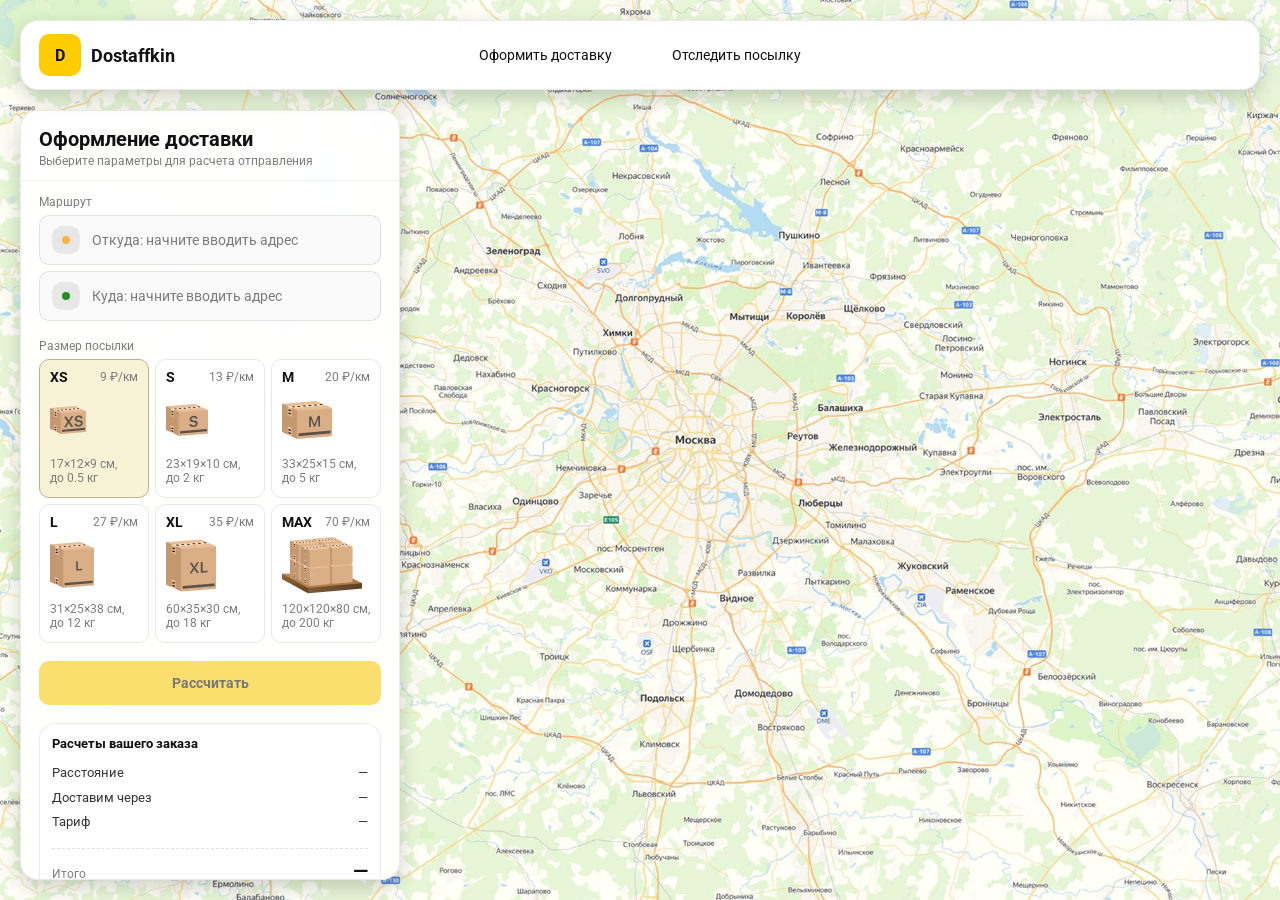
==== order.html @ 7763e689 "lesson 3" ====
<!doctype html>
<html lang="ru">

<head>
    <meta charset="utf-8" />
    <meta name="viewport" content="width=device-width,initial-scale=1,maximum-scale=1,user-scalable=0" />
    <title>Оформление доставки</title>

    <link rel="stylesheet" href="styles/base.css" />
    <link rel="stylesheet" href="styles/base_adaptive.css" />

    <link rel="stylesheet" href="styles/order.css" />
    <link rel="stylesheet" href="styles/order_adaptive.css" />
</head>

<body>
    <div id="map">


    </div>
    <header class="header">
        <a class="header-brand" href="./index.html">
            <div class="header-logo">D</div>
            <div class="header-title">Dostaffkin</div>
        </a>
        <nav class="header-menu">
            <a class="header-link" href="#">Оформить <span>доставку</span></a>
            <a class="header-link" href="./track.html">Отследить <span>посылку</span></a>
        </nav>
    </header>
    <aside class="main" id="sidebar">
        <div class="main-header">
            <div class="main-title">Оформление доставки</div>
            <div class="main-text">Выберите параметры для расчета отправления</div>
        </div>
        <div class="main-content">
            <div class="main-route">
                <div class="main-block-title">Маршрут</div>
                <div class="main-fields">
                    <div class="main-field" id="fromField">
                        <div class="main-pin"></div>
                        <input id="from" placeholder="Откуда: начните вводить адрес" autocomplete="off" />
                        <div class="main-ac" id="fromAc" role="listbox" aria-label="Подсказки адресов"></div>
                    </div>

                    <div class="main-field" id="toField">
                        <div class="main-pin"></div>
                        <input id="to" placeholder="Куда: начните вводить адрес" autocomplete="off" />
                        <div class="main-ac" id="toAc" role="listbox" aria-label="Подсказки адресов"></div>
                    </div>
                </div>
            </div>
            <div class="main-package">
                <div class="main-block-title">Размер посылки</div>

                <div class="main-sizes">
                    <div class="main-size-card is-active" data-value="xs">
                        <div class="main-size-top">
                            <div class="main-size-label">XS</div>
                            <div class="main-size-rate">9 ₽/км</div>
                        </div>
                        <div class="main-size-media">
                            <img src="images/sizes/xs.png" alt="Короб XS" />
                        </div>
                        <div class="main-size-description">17×12×9 см,<br>до 0.5 кг</div>
                    </div>

                    <div class="main-size-card" data-value="s">
                        <div class="main-size-top">
                            <div class="main-size-label">S</div>
                            <div class="main-size-rate">13 ₽/км</div>
                        </div>
                        <div class="main-size-media">
                            <img src="images/sizes/s.png" alt="Короб S" />
                        </div>
                        <div class="main-size-description">23×19×10 см,<br>до 2 кг</div>
                    </div>

                    <div class="main-size-card" data-value="m">
                        <div class="main-size-top">
                            <div class="main-size-label">M</div>
                            <div class="main-size-rate">20 ₽/км</div>
                        </div>
                        <div class="main-size-media">
                            <img src="images/sizes/m.png" alt="Короб M" />
                        </div>
                        <div class="main-size-description">33×25×15 см,<br>до 5 кг</div>
                    </div>

                    <div class="main-size-card" data-value="l">
                        <div class="main-size-top">
                            <div class="main-size-label">L</div>
                            <div class="main-size-rate">27 ₽/км</div>
                        </div>
                        <div class="main-size-media">
                            <img src="images/sizes/l.png" alt="Короб L" />
                        </div>
                        <div class="main-size-description">31×25×38 см,<br>до 12 кг</div>
                    </div>

                    <div class="main-size-card" data-value="xl">
                        <div class="main-size-top">
                            <div class="main-size-label">XL</div>
                            <div class="main-size-rate">35 ₽/км</div>
                        </div>
                        <div class="main-size-media">
                            <img src="images/sizes/xl.png" alt="Короб XL" />
                        </div>
                        <div class="main-size-description">60×35×30 см,<br>до 18 кг</div>
                    </div>

                    <div class="main-size-card" data-value="max">
                        <div class="main-size-top">
                            <div class="main-size-label">MAX</div>
                            <div class="main-size-rate">70 ₽/км</div>
                        </div>
                        <div class="main-size-media main-size-media-palleta">
                            <img src="images/sizes/max.png" alt="Паллета" />
                        </div>
                        <div class="main-size-description">120×120×80 см,<br>до 200 кг</div>
                    </div>
                </div>
            </div>



            <div class="main-calculate-block">
                <button id="calc" class="button calculate-button" type="button" disabled>Рассчитать</button>
            </div>

            <div class="main-result" id="result">
                <div class="main-result-title">Расчеты вашего заказа</div>
                <div class="main-result-lines">
                    <div class="main-result-line"><span>Расстояние</span><span id="distanceValue">—</span></div>
                    <div class="main-result-line"><span>Доставим через</span><span id="durationValue">—</span></div>
                    <div class="main-result-line"><span>Тариф</span><span id="rateValue">—</span></div>
                </div>
                <div class="main-price">
                    <div class="main-price-label">Итого</div>
                    <div class="main-price-value" id="totalValue">—</div>
                </div>
            </div>
<div class="main-order-box">
    <div class="main-order-form" id="orderForm">
        <div class="main-order-title">Оформление доставки</div>
        <div class="main-block-info-row">
            <div class="main-block-title">Контакты</div>
            <div class="order-fields">
                <div class="main-field">
                    <input id="customerName" placeholder="Ваше имя" autocomplete="off"/>
                </div>
                <div class="main-field">
                    <input id="customerPhone" placeholder="Ваш телефон" autocomplete="off" inputmode="tel"/>
                </div>
            </div>
        </div>
        <div class="main-block-info-row extra-info">
            <div class="main-block-title">Дополнительная информация</div>
            <div class="main-field textarea">
                <textarea id="comment" placeholder="Детали доставки и комментарии"></textarea>
            </div>
        </div>
        <button id="submit" class="button main-submit-request" type="button" disabled>Отправить
            заявку
        </button>
    </div>

    <div class="main-order-success" id="orderSuccess">
        <div class="main-success-icon">✓</div>
        <div class="main-success-title">Заявка отправлена!</div>
        <div class="main-success-title">Номер отправления – <span id="orderId"></span></div>
        <div class="main-success-subtitle">Мы скоро свяжемся с вами</div>
    </div>
</div>


        </div>


    </aside>

</body>

</html>
---- styles/base.css ----
*, *::before, *::after {
    box-sizing: border-box;
}
@font-face {
    font-family: "Roboto";
    src: url("../fonts/Roboto-Regular.ttf");
    font-weight: normal;
}

@font-face {
    font-family: "Roboto";
    src: url("../fonts/Roboto-Bold.ttf");
    font-weight: bold;
}

@font-face {
    font-family: "Roboto";
    src: url("../fonts/Roboto-Medium.ttf");
    font-weight: 500;
}
html, body {
    margin: 0;
    color: #111111;
    font-family: "Roboto", sans-serif;
}

body {
    background: #FDFDFD;
}
.header {
    border-radius: 18px;
    box-shadow: 0 7px 20px 0 #0000002E;
    backdrop-filter: blur(10px);
    background: #ffffff;
    left: 20px;
    border: 1px solid rgba(0, 0, 0, 0.08);
    position: fixed;
    right: 20px;
    top: 20px;
    padding: 14px 18px;
    height: 70px;
    display: flex;
    align-items: center;
    z-index: 6;
}
.header-brand {
    display: flex;
    align-items: center;
    text-decoration: none;
    gap: 10px;
}

.header-logo {
    width: 42px;
    height: 42px;
    border-radius: 10px;
    background: #FFCC00;
    display: grid;
    place-items: center;
    font-weight: bold;
    color: #111;
}

.header-title {
    font-size: 18px;
    font-weight: bold;
    color: #111111;
    text-decoration: none;
}
.header-menu {
    display: flex;
    align-items: center;
    gap: 60px;
    margin: 0;
    position: absolute;
    left: 50%;
    transform: translateX(-50%);
}

.header-link {
    font-size: 14px;
    color: #111111;
    text-decoration: none;
}
.button {
    border: 0;
    outline: none;
    height: 44px;
    border-radius: 10px;
    font-size: 14px;
    font-weight: bold;
    cursor: pointer;
    font-family: inherit;
    transition: transform .08s ease, opacity .12s ease;
    background: #DC6133;
    color: #111111;
    text-align: center;
    text-decoration: none;
}

.button:hover {
    background-color: #E5BC19;
}

.button:disabled {
    cursor: not-allowed;
    background-color: #FADE6E;
    color: #787878;
    transform: none;
}

.button.button-white {
    background: #ffffff;
    border: 1px solid #111111;
}

.button.button-white:hover {
    background: rgb(241 241 241);
}
.main-field {
    display: flex;
    align-items: center;
    margin-top: 6px;
    gap: 10px;
    border: 1px solid #1111111A;
    background: #FAFAFA;
    border-radius: 10px;
    padding: 10px 12px;
    position: relative;
    box-sizing: border-box;
    height: 50px;
}

.main-field.textarea {
    height: auto;
}

.main-pin {
    width: 28px;
    height: 28px;
    border-radius: 10px;
    background: rgba(17, 17, 17, 0.08);
    display: grid;
    place-items: center;
    flex: 0 0 auto;
    position: relative;
}

.main-pin::before {
    content: "";
    width: 8px;
    height: 8px;
    border-radius: 999px;
    background: orange;
    opacity: .75;
    display: block;
}

.main-field:last-child .main-pin::before {
    background: green;
    opacity: .85;
}

input, textarea {
    width: 100%;
    border: 0;
    outline: none;
    background: transparent;
    font-size: 14px;
    color: #111111;
    font-family: inherit;
}

textarea {
    resize: vertical;
    min-height: 72px;
    padding: 2px 0;
}

input::placeholder, textarea::placeholder {
    color: #7C7C7C;
}

.main-field:focus-within {
    border-color: rgba(0, 0, 0, 0.20);
    box-shadow: 0 0 0 4px rgba(255, 204, 0, 0.35);
    background: rgba(255, 255, 255, 0.75);
}
---- styles/base_adaptive.css ----
@media (max-width: 767px) {
    .header {
        left: 10px;
        right: 10px;
        top: 10px;
    }

    .header-link span {
        display: none;
    }

    .header-menu {
        gap: 20px;
        justify-content: flex-start;
        margin: 0 0 0 30px;
        position: static;
        transform: none;
    }
}

@media (max-width: 420px) {
    .header-title {
        display: none;
    }
}

@media (max-width: 374px) {
    .header-menu {
        gap: 10px;
        margin: 0 0 0 10px;
    }
}
---- styles/order.css ----
#map {
    background-image: url("../images/order-bg.png");
    background-size: cover;
    position: fixed;
    inset: 0;
}
.main {
    border-radius: 18px;
    box-shadow: 0 7px 20px 0 #0000002E;
    backdrop-filter: blur(10px);
    background: rgba(255, 255, 255, 0.96);
    left: 20px;
    border: 1px solid rgba(0, 0, 0, 0.08);
    position: fixed;
    top: 110px;
    bottom: 20px;
    width: 380px;
    display: flex;
    flex-direction: column;
    overflow: hidden;
    z-index: 5;
}
.main-header {
    padding: 18px 18px 12px 18px;
    border-bottom: 1px solid rgba(0, 0, 0, 0.06);
    display: flex;
    flex-direction: column;
}

.main-title {
    font-size: 20px;
    line-height: 100%;
    font-weight: bold;
}

.main-text {
    font-size: 12px;
    margin-top: 5px;
    color: #7C7C7C;
}
.main-content {
    padding: 14px 18px 18px 18px;
    overflow: auto;
    scrollbar-width: none;
    display: flex;
    flex-direction: column;
    gap: 18px;
    flex: 1;
}
.main-block-title {
    font-size: 12px;
    color: #7C7C7C;
}

.main-route .main-block-title,
.main-package .main-block-title {
    margin-bottom: 6px;
}
.main-sizes {
    display: grid;
    gap: 6px;
    grid-template-columns: repeat(3, 1fr);
}

.main-size-card {
    border: 1px solid #E8E8E7;
    background: #FFFFFF;
    border-radius: 10px;
    padding: 10px;
    cursor: pointer;
    user-select: none;
    transition: transform .08s ease, border-color .12s ease, background .12s ease;
    min-height: 139px;
}

.main-size-card:hover {
    transform: translateY(-1px);
}

.main-size-card.is-active {
    background-color: #F8F2D6;
    border-color: #B7B196;
}

.main-size-top {
    display: flex;
    align-items: center;
    justify-content: space-between;
}

.main-size-label {
    font-weight: bold;
    font-size: 14px;
    color: #111111;
    line-height: 100%;
}

.main-size-rate {
    font-size: 12px;
    color: #7C7C7C;
    line-height: 100%;
}

.main-size-media {
    margin-top: 8px;
    height: 57px;
}

.main-size-description {
    margin-top: 8px;
    font-size: 12px;
    color: #7C7C7C;
    line-height: 1.2;
}
.calculate-button {
    width: 100%;
}

.main-result {
    border: 1px solid rgba(0, 0, 0, 0.08);
    background: rgba(255, 255, 255, 0.75);
    border-radius: 16px;
    padding: 12px;
    line-height: 1.25;
}

.main-result-title {
    font-weight: bold;
    font-size: 13px;
    color: #111111;
    margin-bottom: 13px;
}

.main-result-lines {
    gap: 8px;
    display: flex;
    flex-direction: column;
}

.main-result-line {
    font-size: 13px;
    color: rgba(17, 17, 17, 0.85);
    display: flex;
    justify-content: space-between;
}

.main-price {
    margin-top: 18px;
    padding-top: 10px;
    border-top: 1px dashed rgba(0, 0, 0, 0.12);
    display: flex;
    align-items: baseline;
    justify-content: space-between;
}

.main-price-label {
    font-size: 12px;
    color: rgba(17, 17, 17, 0.55);
}

.main-price-value {
    font-size: 20px;
    font-weight: bold;
    color: #111111;
    letter-spacing: -0.3px;
}
.main-order-box {
    background: #ffffff;
    border: 1px solid #E8E8E7;
    border-radius: 10px;
    padding: 12px;
}

.main-order-title {
    margin-bottom: 8px;
    font-weight: bold;
    font-size: 14px;
    color: #111111;
}

.main-block-info {
    display: flex;
    flex-direction: column;
    gap: 6px;
}

.order-fields {
    display: grid;
    grid-template-columns: 1fr 1fr;
    column-gap: 10px;
    margin-top: 6px;
}

.main-block-info-row.extra-info {
    display: block;
    margin-top: 13px;
}

.main-submit-request {
    width: 100%;
    margin-top: 6px;
}

.main-order-success {
    display: none;
    text-align: center;
    padding: 22px 12px;
    gap: 12px;
}

.main-order-success.is-visible {
    display: flex;
    flex-direction: column;
    align-items: center;
}

.main-success-icon {
    width: 56px;
    height: 56px;
    border-radius: 50%;
    background: #16a34a;
    color: #ffffff;
    display: grid;
    place-items: center;
    font-size: 30px;
}

.main-success-title {
    font-size: 14px;
    font-weight: bold;
    color: #111111;
}

.main-success-subtitle {
    font-size: 12px;
    color: rgba(17, 17, 17, 0.55);
    line-height: 1.3;
}
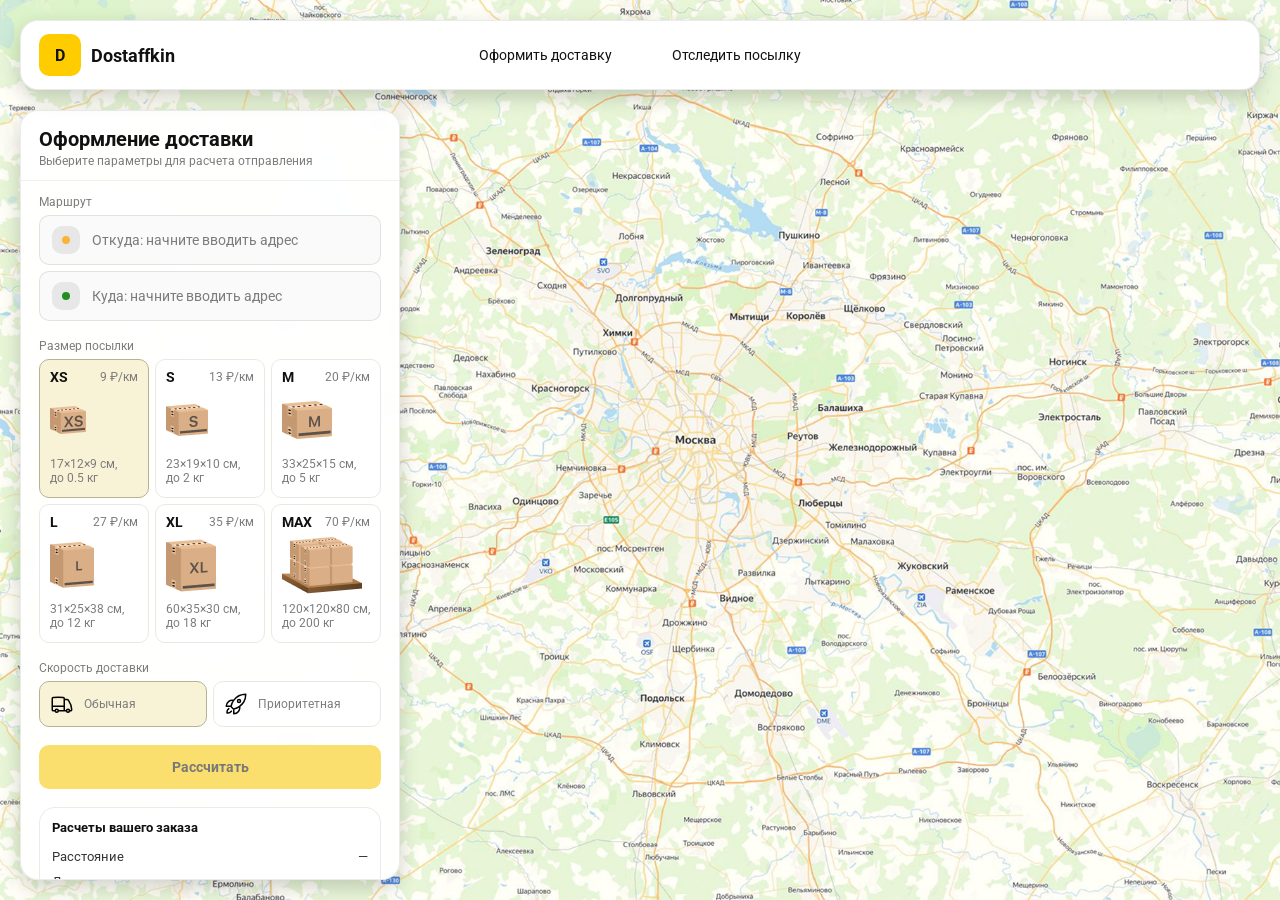
==== commit 9e6f94db: "homework3" ====
--- a/order.html
+++ b/order.html
@@ -122,6 +122,22 @@
                 </div>
             </div>
 
+<div class="main-speed">
+    <div class="main-block-title">Скорость доставки</div>
+
+    <div class="main-speeds">
+        <div class="main-speed-card is-active" data-value="regular">
+            <img class="main-speed-media" src="images/icons/regular.svg" alt="Regular"/>
+            <div class="main-speed-description">Обычная</div>
+        </div>
+        <div class="main-speed-card" data-value="fast">
+            <img class="main-speed-media" src="images/icons/fast.svg" alt="Fast"/>
+            <div class="main-speed-description">Приоритетная</div>
+        </div>
+
+    </div>
+</div>
+
 
 
             <div class="main-calculate-block">
--- a/styles/order.css
+++ b/styles/order.css
@@ -236,3 +236,40 @@
     color: rgba(17, 17, 17, 0.55);
     line-height: 1.3;
 }
+.main-speed .main-block-title {
+    margin-bottom: 6px;
+}
+
+.main-speeds {
+    display: grid;
+    gap: 6px;
+    grid-template-columns: repeat(2, 1fr);
+}
+
+.main-speed-card {
+    border: 1px solid #E8E8E7;
+    background: #FFFFFF;
+    border-radius: 10px;
+    padding: 10px;
+    cursor: pointer;
+    user-select: none;
+    transition: transform .08s ease, border-color .12s ease, background .12s ease;
+    display: flex;
+    align-items: center;
+    gap: 10px;
+}
+
+.main-speed-card:hover {
+    transform: translateY(-1px);
+}
+
+.main-speed-card.is-active {
+    background-color: #F8F2D6;
+    border-color: #B7B196;
+}
+
+.main-speed-description {
+    font-size: 12px;
+    color: #7C7C7C;
+    line-height: 1.2;
+}
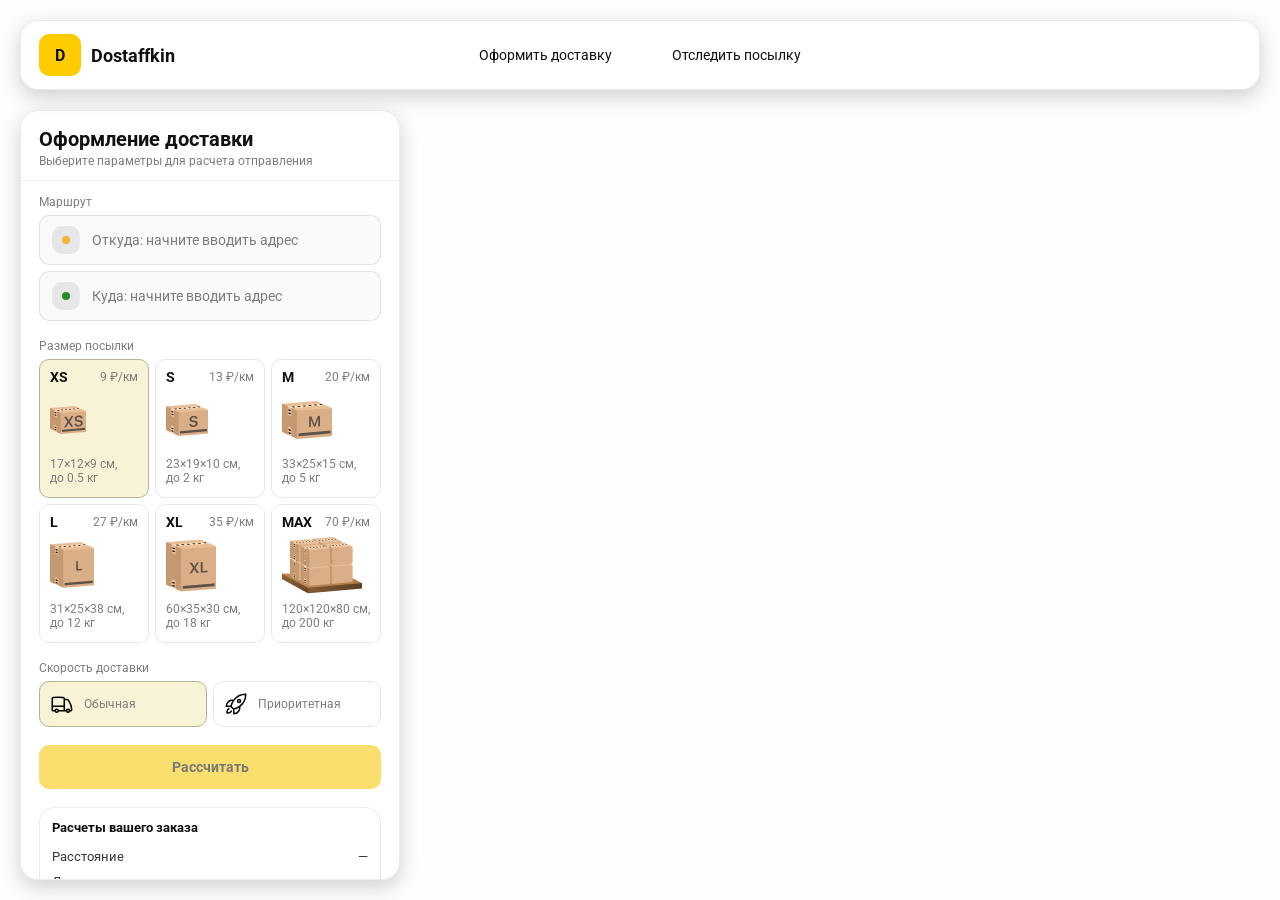
==== commit 2b5e7597: "lesson 4" ====
--- a/order.html
+++ b/order.html
@@ -11,6 +11,7 @@
 
     <link rel="stylesheet" href="styles/order.css" />
     <link rel="stylesheet" href="styles/order_adaptive.css" />
+    <script src="https://api-maps.yandex.ru/2.1/?lang=ru_RU&apikey=af70a0fb-9f98-4f89-a98b-43a71dc98043&suggest_apikey=bfb67e14-4a09-47f2-b0ed-fe0941da06c6" type="text/javascript"></script>
 </head>
 
 <body>
@@ -195,6 +196,8 @@
 
     </aside>
 
+
+    <script src="scripts/order.js"></script>
 </body>
 
 </html>
--- a/styles/order.css
+++ b/styles/order.css
@@ -1,6 +1,5 @@
 #map {
-    background-image: url("../images/order-bg.png");
-    background-size: cover;
+ 
     position: fixed;
     inset: 0;
 }
